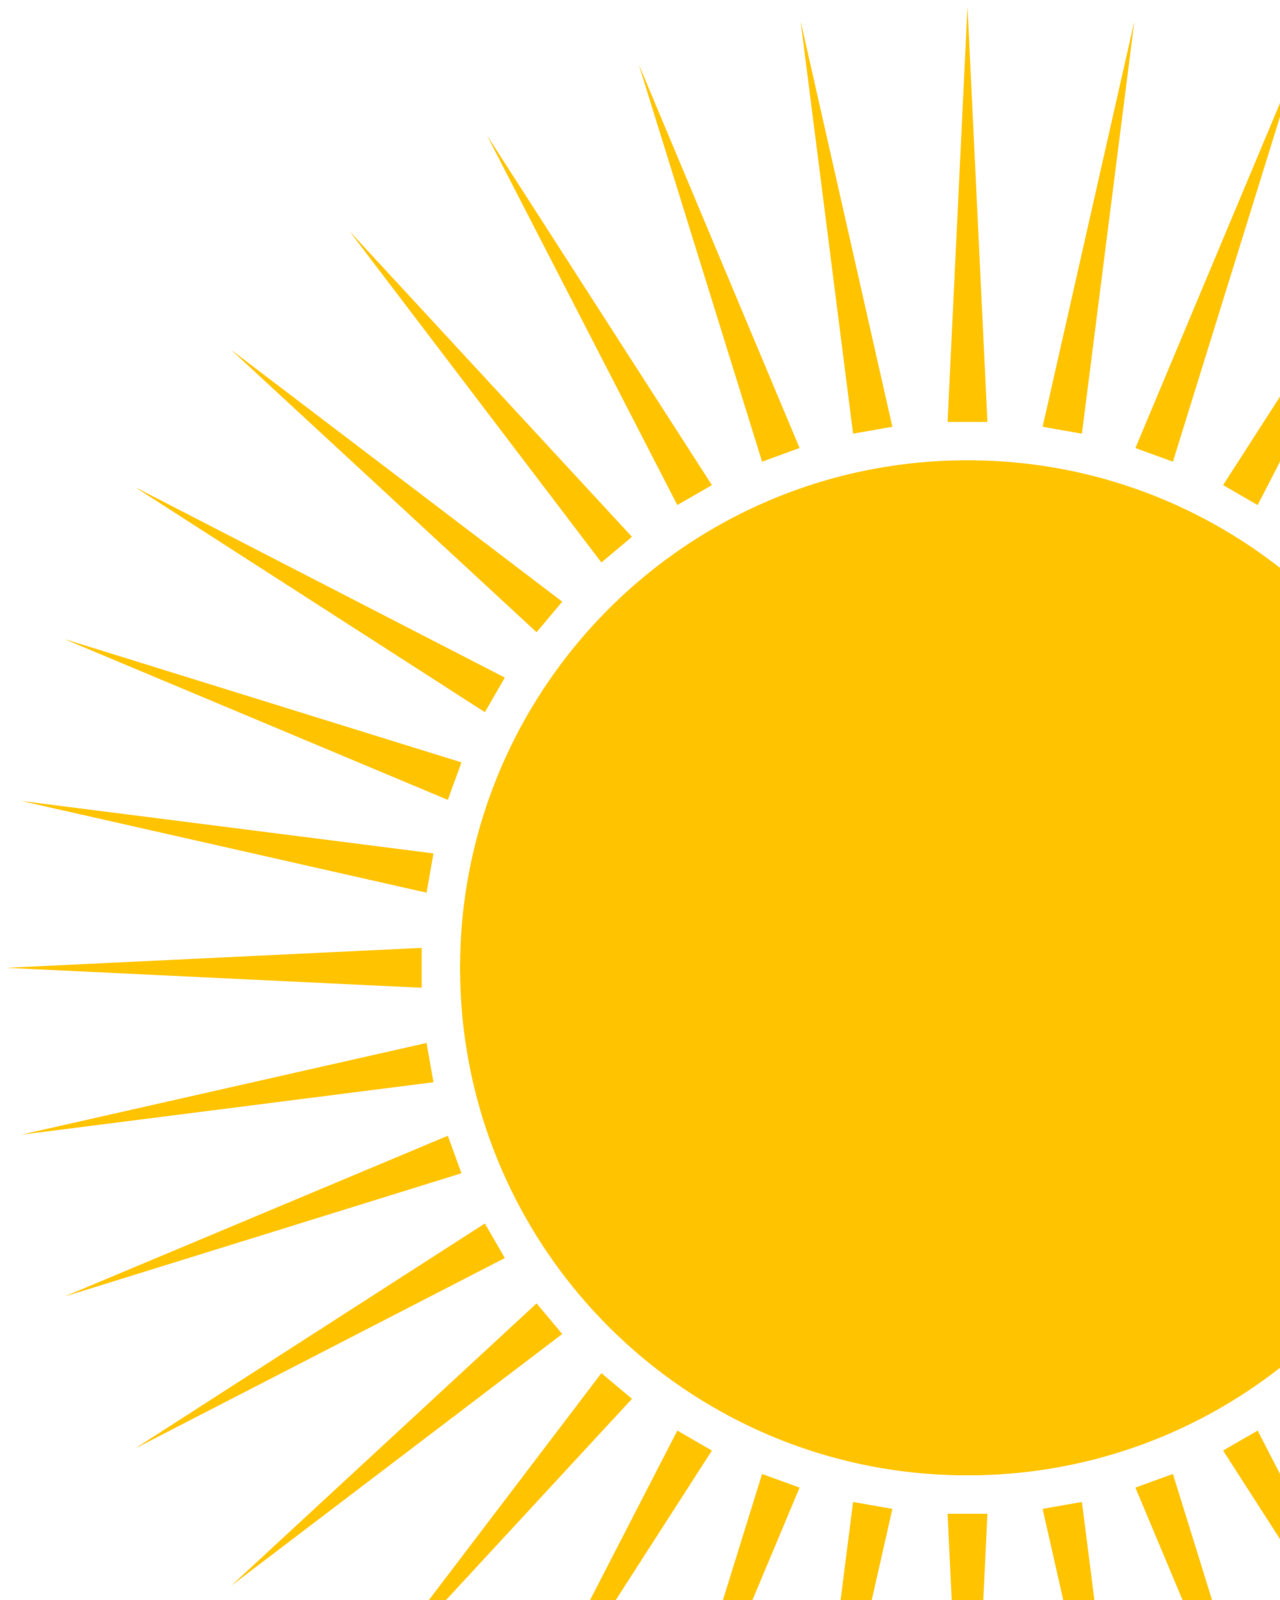
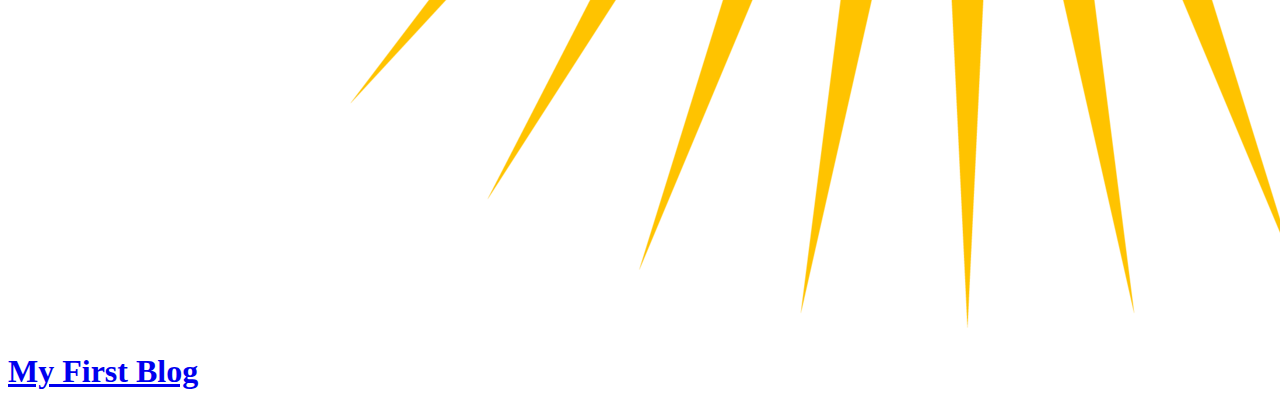
==== index.html @ ceeb5c26 "added left panel of blog" ====
<!DOCTYPE html>
<html lang="en">
  <head>
    <meta charset="UTF-8" />
    <meta name="viewport" content="width=device-width, initial-scale=1.0" />
    <link rel="stylesheet" href="reset.css" />
    <link rel="stylesheet" href="styles.css" />

    <title>My First Blog</title>
  </head>
  <header>
    <div>
      <img
        id="day-night-pic"
        onclick="themeSwitch()"
        src="./assets/images/sun.webp"
        alt="Light/Dark Mode Button"
      />
      <p id="day-night"></p>
    </div>
  </header>
  <body class="background">
    <div class="spacer">
      <section id="main-container" class="background">
        <div class="background" id="left-panel">
          <div class="blog-image">
            <a href="./blog.html">
              <h1>My First Blog</h1>
            </a>
          </div>
        </div>
      </section>
    </div>
  </body>
</html>
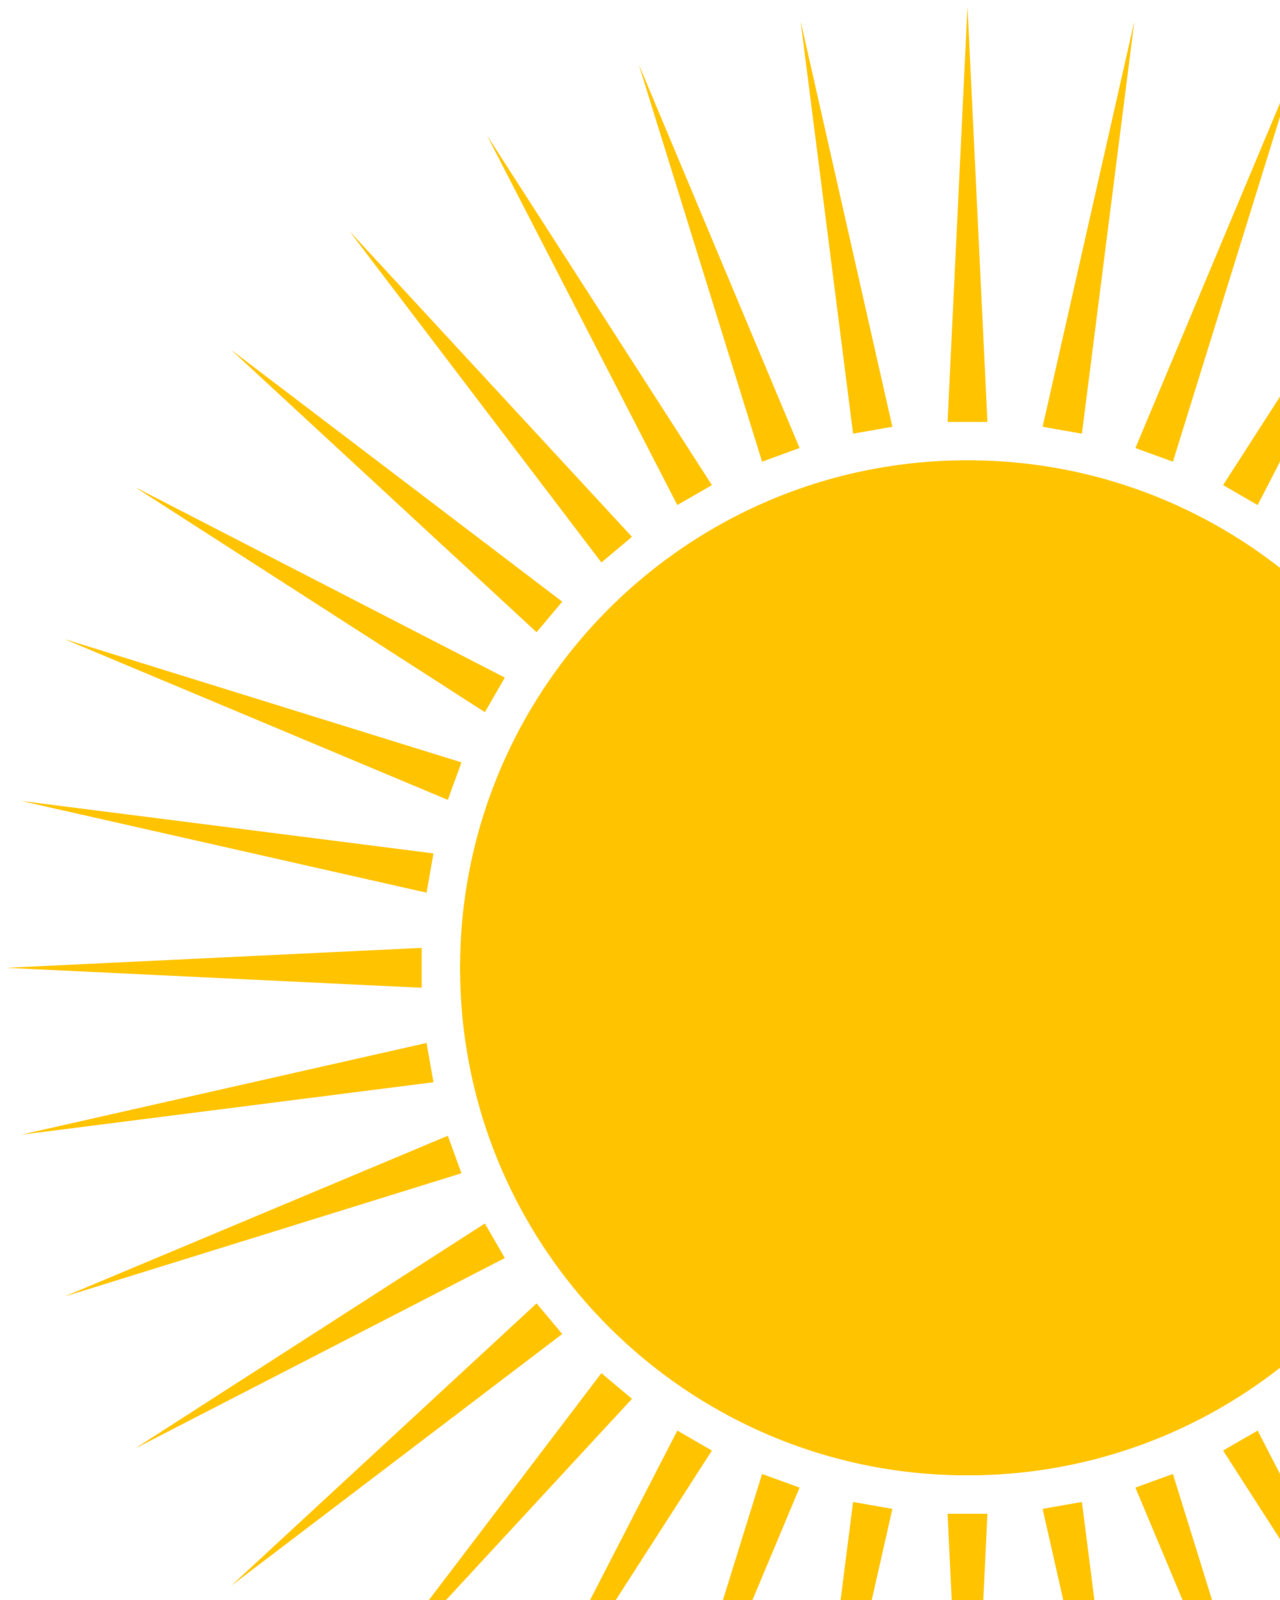
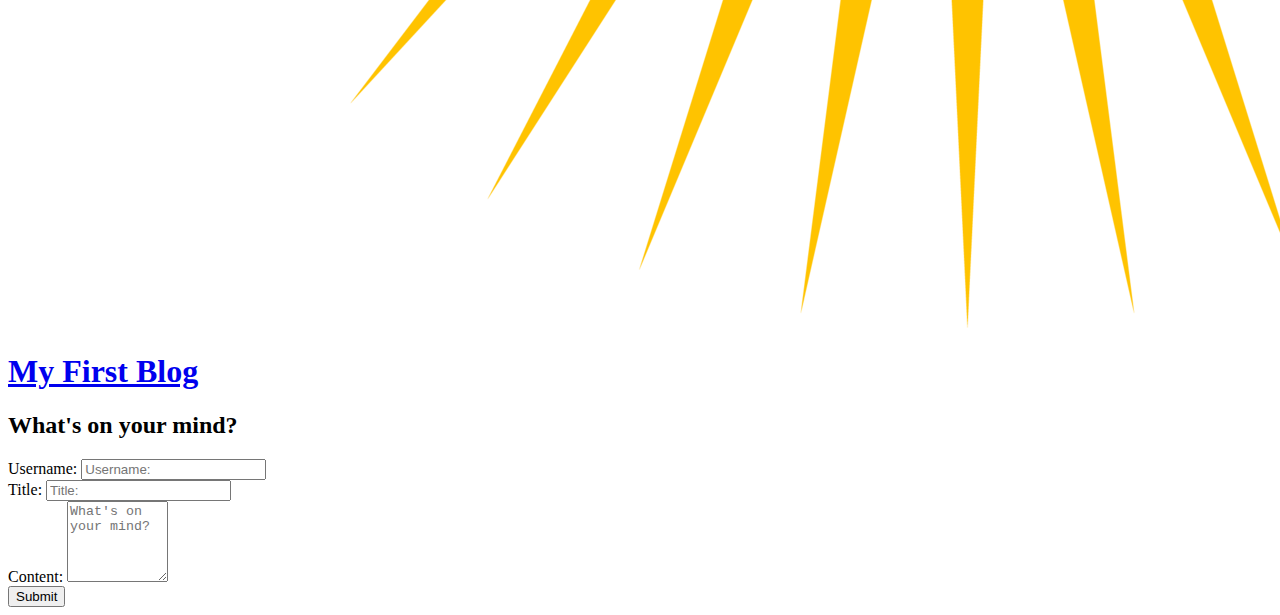
==== commit 43595da9: "added right panel for form page" ====
--- a/index.html
+++ b/index.html
@@ -29,7 +29,43 @@
             </a>
           </div>
         </div>
+
+        <div class="background" id="right-panel">
+          <h2>What's on your mind?</h2>
+          <form id="blog-form">
+            <div id="username-div">
+              <label for="username-input">Username:</label>
+              <input
+                type="text"
+                placeholder="Username:"
+                id="username-input"
+                required
+              />
+            </div>
+            <div id="title-div">
+              <label for="title-input">Title:</label>
+              <input
+                type="text"
+                placeholder="Title:"
+                id="title-input"
+                required
+              />
+            </div>
+            <div id="content-div">
+              <label for="content-box">Content:</label>
+              <textarea
+                id="content-box"
+                placeholder="What's on your mind?"
+                rows="5"
+                cols="10"
+                required
+              ></textarea>
+            </div>
+            <button id="submit-button" type="button">Submit</button>
+          </form>
+        </div>
       </section>
+      <script src="./assets/js/form.js"></script>
     </div>
   </body>
 </html>
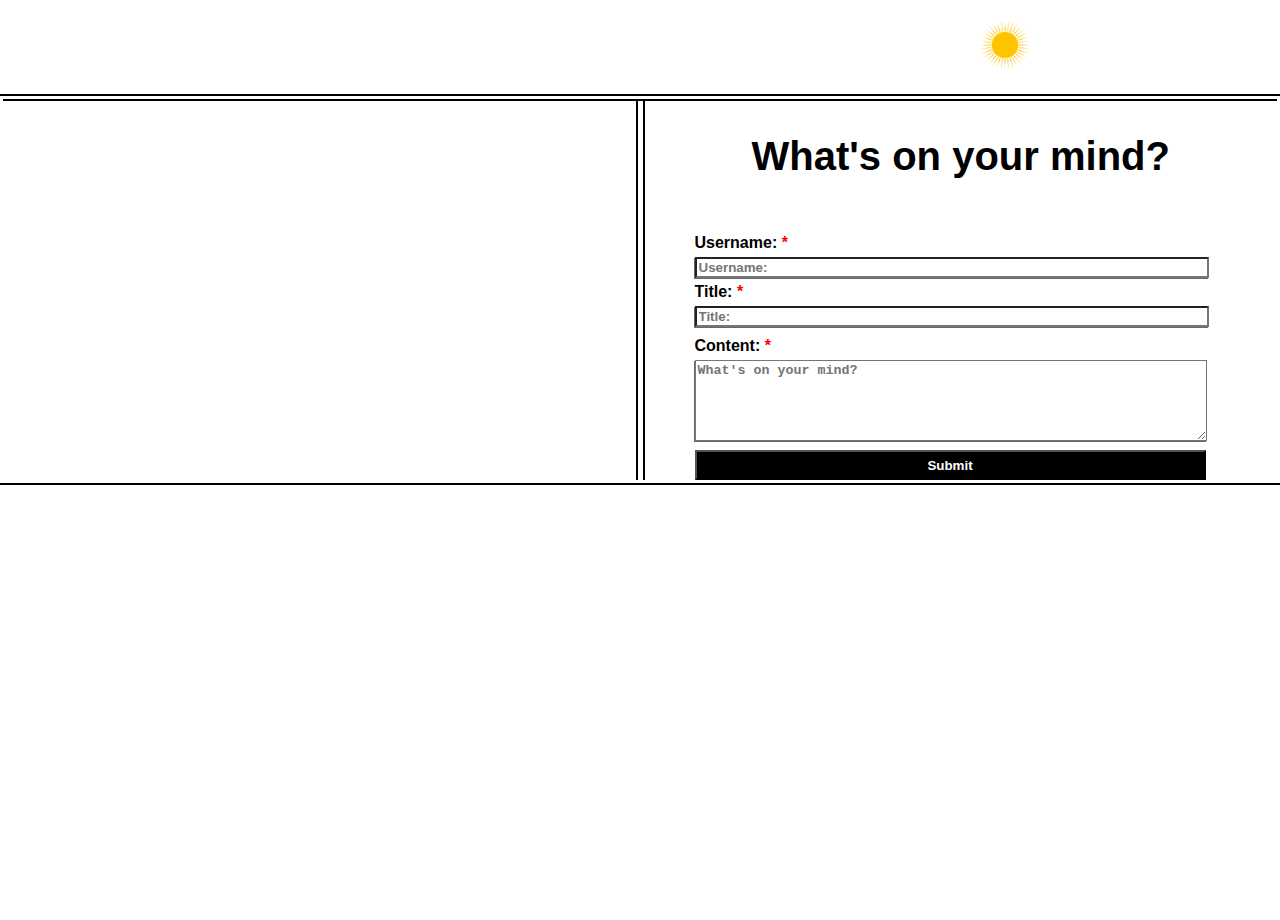
==== commit 534ecd28: "fixed css bug" ====
--- a/index.html
+++ b/index.html
@@ -3,8 +3,8 @@
   <head>
     <meta charset="UTF-8" />
     <meta name="viewport" content="width=device-width, initial-scale=1.0" />
-    <link rel="stylesheet" href="reset.css" />
-    <link rel="stylesheet" href="styles.css" />
+    <link rel="stylesheet" href="./assets/css/blog.css" />
+    <link rel="stylesheet" href="./assets/css/styles.css" />
 
     <title>My First Blog</title>
   </head>
--- a/assets/css/blog.css
+++ b/assets/css/blog.css
@@ -0,0 +1,139 @@
+html {
+  height: 100%;
+}
+body {
+  height: inherit;
+  font-size: 24px;
+  font-family: Verdana, Geneva, Tahoma, sans-serif;
+}
+header {
+  margin: 20px auto;
+  display: flex;
+  justify-content: space-between;
+}
+header img {
+  height: 50px;
+  width: 50px;
+  background-color: transparent;
+  border-radius: 10px;
+  margin: 0px 10px;
+}
+
+header img:hover {
+  background-color: rgba(204, 223, 119, 0.377);
+  border-radius: 100%;
+  cursor: pointer;
+}
+
+header div {
+  position: relative;
+  width: 25%;
+  display: flex;
+  flex-direction: row;
+  align-items: center;
+  justify-content: space-between;
+}
+
+header div button {
+  text-decoration: underline;
+  text-align: center;
+  font-weight: bold;
+  color: white;
+  width: 100px;
+  height: 50px;
+  font-size: 100%;
+  background-color: black;
+}
+
+header div p {
+  display: none;
+  position: absolute;
+  right: 100px;
+  top: 20px;
+  background-color: dimgray;
+  color: white;
+  padding: 10px;
+  border: 2px solid black;
+  border-radius: 5px;
+  width: 200px;
+}
+
+header #tooltip-div:hover p {
+  display: block;
+}
+#blog-post-section {
+  display: flex;
+  flex-direction: column;
+}
+.blog-post-container {
+  display: flex;
+  flex-direction: column;
+  border: 3px solid black;
+  padding: 10px;
+  width: auto;
+  margin: 15px;
+  font-size: 75%;
+  justify-content: space-evenly;
+  border-radius: 5px;
+}
+.blog-post-container:hover {
+  box-shadow: -3px 3px 2px black;
+  border: 1px solid rgba(0, 255, 255, 0.5);
+}
+h1 {
+  margin: 20px;
+  font: 200%;
+  font-weight: bold;
+  justify-self: flex-start;
+}
+.spacer {
+  border: 1px sold black;
+}
+.spacer-2 {
+  border: 3px solid black;
+  margin: 5px 0px;
+}
+.post-container-title {
+  font-weight: bold;
+  font-size: 100%;
+  margin: 3px;
+  text-transform: capitalize;
+}
+.post-container-content {
+  margin: 5px 0px 0px 5px;
+  line-height: 110%;
+}
+.post-container-poster {
+  margin: 10px 0px -3px 5px;
+  font-size: 75%;
+}
+footer ul {
+  list-style: none;
+}
+ul li {
+  margin: 10px 20px;
+  font-size: 75%;
+}
+#delete-div {
+  display: flex;
+  flex-direction: row;
+  font-size: 75%;
+  justify-content: flex-end;
+  align-items: center;
+}
+#delete-div label,
+select,
+button {
+  margin: 10px;
+}
+#delete-div button {
+  background-color: black;
+  border-radius: 20px;
+  color: white;
+  height: 30px;
+  width: 100px;
+}
+footer a {
+  text-decoration: underline;
+  color: inherit;
+}
--- a/assets/css/styles.css
+++ b/assets/css/styles.css
@@ -0,0 +1,170 @@
+:root {
+  --border-thickness: 2px;
+  --active-border-color: rgb(101, 21, 127);
+}
+html {
+  height: 100%;
+}
+::placeholder {
+  font-weight: bold;
+}
+body {
+  background-color: white;
+  margin: 0;
+  padding: 0;
+  height: 100%;
+  font-size: 16px;
+  font-family: sans-serif;
+}
+header {
+  margin: 20px auto;
+  display: flex;
+  justify-content: end;
+}
+a {
+  text-decoration: none;
+}
+header img {
+  height: 50px;
+  width: 50px;
+  background-color: transparent;
+  border-radius: 10px;
+  margin: 0px 20px;
+}
+header img:hover {
+  background-color: rgba(204, 223, 119, 0.377);
+  border-radius: 100%;
+  cursor: pointer;
+}
+header div {
+  position: relative;
+  display: block;
+}
+header div p {
+  display: none;
+  position: absolute;
+  right: 75px;
+  top: 20px;
+  background-color: dimgray;
+  color: white;
+  padding: 10px;
+  border: 2px solid black;
+  border-radius: 5px;
+  width: 200px;
+}
+header div:hover p {
+  display: block;
+}
+
+.spacer {
+  border: var(--border-thickness) solid black;
+  border-left: none;
+  border-right: none;
+  padding: 3px;
+}
+#main-container {
+  background-color: white;
+  border: var(--border-thickness) solid black;
+  border-left: none;
+  border-right: none;
+  border-bottom: none;
+  display: flex;
+  height: 100%;
+}
+#left-panel {
+  border: var(--border-thickness) solid black;
+  border-top: none;
+  border-bottom: none;
+  border-left: none;
+  width: 50%;
+  margin-right: 3px;
+  display: flex;
+  justify-content: center;
+  align-items: center;
+}
+#right-panel {
+  border: var(--border-thickness) solid black;
+  border-top: none;
+  border-bottom: none;
+  border-right: none;
+  width: 50%;
+  margin-left: var(--border-thickness);
+  display: flex;
+  justify-content: center;
+  align-items: flex-start;
+  flex-direction: column;
+}
+#right-panel h2 {
+  align-self: center;
+  justify-content: center;
+  font-size: 250%;
+  margin-bottom: 50px;
+}
+form {
+  width: 80%;
+}
+#username-div {
+  display: flex;
+  flex-direction: column;
+}
+#title-div {
+  display: flex;
+  flex-direction: column;
+}
+#right-panel input,
+textarea,
+label,
+button {
+  width: 100%;
+  margin: 5px 0px 0px 50px;
+  font-weight: bold;
+}
+#right-panel input,
+textarea {
+  box-shadow: -1px 1px dimgray;
+}
+
+#right-panel input:focus,
+textarea:focus {
+  box-shadow: none;
+  outline: 2px solid var(--active-border-color);
+  border: 1px solid var(--active-border-color);
+}
+#right-panel label::after {
+  content: "   *";
+  color: red;
+}
+#content-div {
+  margin-top: 10px;
+}
+.blog-img {
+  height: 65%;
+  width: 65%;
+  background: linear-gradient(180deg, yellow 20%, goldenrod 60%, black);
+  border-radius: 100%;
+  color: white;
+  text-align: center;
+  display: flex;
+  justify-content: center;
+  align-items: center;
+}
+h1 {
+  font-size: 350%;
+  color: white;
+}
+button {
+  background-color: black;
+  height: 30px;
+  width: 101%;
+  color: white;
+  font-weight: bold;
+  text-align: center;
+}
+@media (max-width: 780px) {
+  #right-panel {
+    flex-wrap: wrap;
+    font-size: smaller;
+    justify-content: center;
+    align-items: center;
+  }
+}
